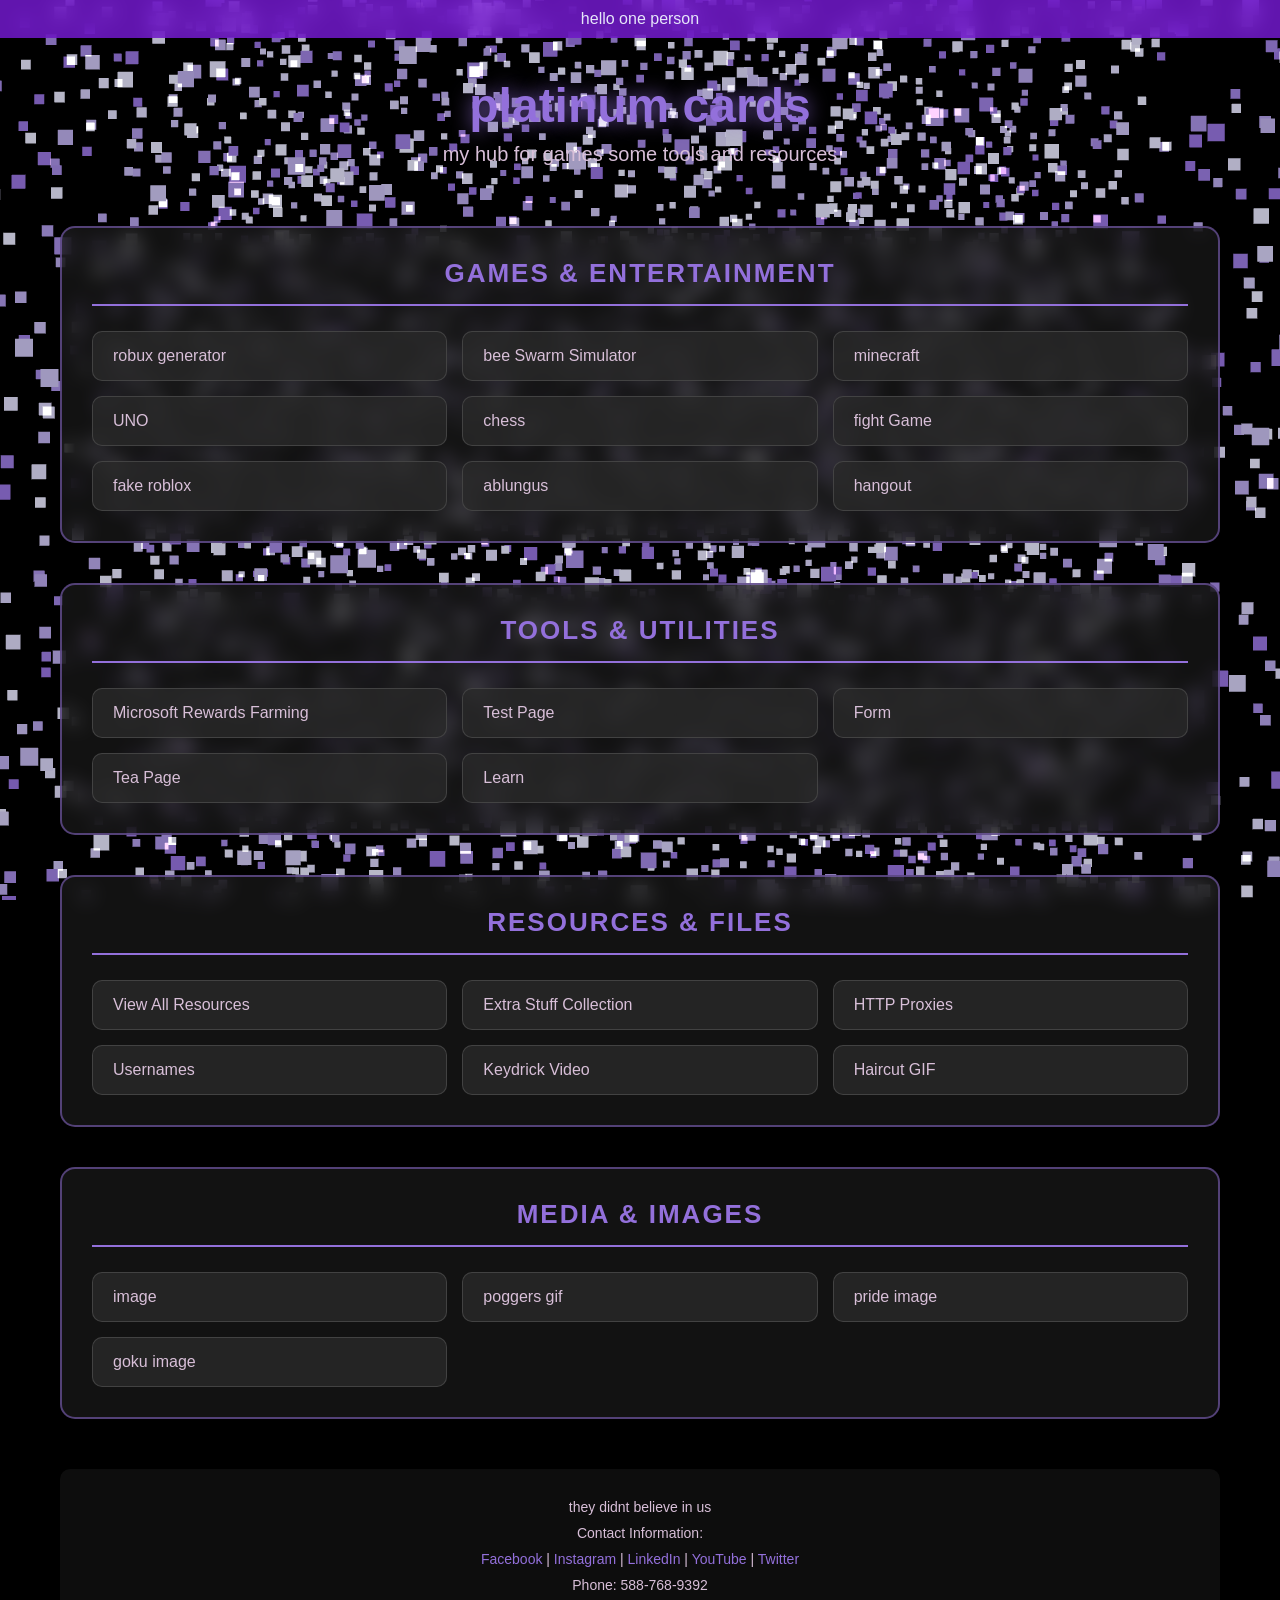
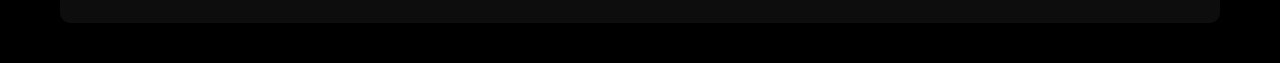
==== index.html @ df24c77c "Add animated Three.js particle background to homepage Co-authored-by: xbfj <134708372+xbfj@users.nor" ====
<!DOCTYPE html>
<html lang="en">
<head>
    <meta charset="UTF-8">
    <meta name="viewport" content="width=device-width, initial-scale=1">
    <title>they didnt believe in us but god did 🙏</title>
    <meta property="og:title" content="wow you code, tell me about it1!!" />
    <meta property="og:description" content="nah"they didnt believe in us but god did 🙏" />
    <meta property="description" content="we hear you"/>
    <meta property="og:url" content="https://mi6.me/jig.jpg" />
    <meta property="og:image" content="https://mi6.me/jig.jpg" />
    <meta name="theme-color" content="#000000" />
    <meta name="twitter:card" content="summary_large_image">
    <link rel="icon" href="[data-uri]" type="image/x-icon">
    <link rel="icon" href="favicon.ico" type="image/x-icon">
<script async src="https://pagead2.googlesyndication.com/pagead/js/adsbygoogle.js?client=ca-pub-3808073597507249"
     crossorigin="anonymous"></script>
    <style>
        * {
            margin: 0;
            padding: 0;
            box-sizing: border-box;
        }
        
        body {
            font-family: 'Segoe UI', Roboto, Oxygen, Ubuntu, Cantarell, 'Open Sans', 'Helvetica Neue', sans-serif;
            background-color: #000000;
            overflow-x: hidden;
            color: #E6E6FA;
        }

        #canvas-container {
            position: fixed;
            top: 0;
            left: 0;
            width: 100%;
            height: 100%;
            z-index: 1;
        }

        #content {
            position: relative;
            z-index: 10;
            pointer-events: none;
        }

        #content > * {
            pointer-events: auto;
        }

        #AlertBar {
            background-color: rgba(122, 27, 218, 0.8);
            color: #E6E6FA;
            padding: 10px;
            text-align: center;
            backdrop-filter: blur(10px);
        }

        .container {
            max-width: 1200px;
            margin: 0 auto;
            padding: 40px 20px;
        }

        .heading {
            color: #9370DB;
            font-size: 48px;
            margin-bottom: 10px;
            text-align: center;
            text-shadow: 0 0 20px rgba(147, 112, 219, 0.8);
            animation: glow 2s ease-in-out infinite alternate;
        }

        @keyframes glow {
            from {
                text-shadow: 0 0 20px rgba(147, 112, 219, 0.8), 0 0 30px rgba(147, 112, 219, 0.4);
            }
            to {
                text-shadow: 0 0 30px rgba(147, 112, 219, 1), 0 0 40px rgba(147, 112, 219, 0.6);
            }
        }

        .sub-heading {
            font-size: 20px;
            color: #D8BFD8;
            margin-bottom: 60px;
            text-align: center;
        }

        .section {
            margin-bottom: 40px;
            padding: 30px;
            background-color: rgba(26, 26, 26, 0.7);
            border-radius: 15px;
            border: 2px solid rgba(147, 112, 219, 0.5);
            backdrop-filter: blur(10px);
            transition: all 0.3s ease;
        }

        .section:hover {
            background-color: rgba(26, 26, 26, 0.85);
            border-color: rgba(147, 112, 219, 0.8);
            transform: translateY(-5px);
            box-shadow: 0 10px 30px rgba(147, 112, 219, 0.3);
        }

        .section-heading {
            color: #9370DB;
            font-size: 26px;
            margin-bottom: 25px;
            text-align: center;
            border-bottom: 2px solid #9370DB;
            padding-bottom: 15px;
            text-transform: uppercase;
            letter-spacing: 2px;
        }

        .links {
            display: grid;
            grid-template-columns: repeat(auto-fill, minmax(280px, 1fr));
            gap: 15px;
        }

        .links a {
            color: #D8BFD8;
            text-decoration: none;
            padding: 15px 20px;
            display: block;
            font-size: 16px;
            background-color: rgba(42, 42, 42, 0.8);
            border-radius: 10px;
            border: 1px solid rgba(74, 74, 74, 0.8);
            transition: all 0.3s ease;
            position: relative;
            overflow: hidden;
        }

        .links a::before {
            content: '';
            position: absolute;
            top: 0;
            left: -100%;
            width: 100%;
            height: 100%;
            background: linear-gradient(90deg, transparent, rgba(147, 112, 219, 0.3), transparent);
            transition: left 0.5s ease;
        }

        .links a:hover::before {
            left: 100%;
        }

        .links a:hover {
            color: #E6E6FA;
            background-color: rgba(58, 58, 58, 0.9);
            border-color: #9370DB;
            transform: translateY(-3px) scale(1.02);
            box-shadow: 0 6px 15px rgba(147, 112, 219, 0.4);
        }

        .footer {
            text-align: center;
            margin-top: 50px;
            padding: 20px;
            color: #D8BFD8;
            font-size: 14px;
            background-color: rgba(26, 26, 26, 0.5);
            border-radius: 10px;
        }

        .footer a {
            color: #9370DB;
            text-decoration: none;
            transition: color 0.3s ease;
        }

        .footer a:hover {
            color: #E6E6FA;
        }

        .footer p {
            margin: 10px 0;
        }
    </style>
</head>
<body>
    <div id="canvas-container"></div>

    <div id="content">
        <div id="AlertBar">
            hello one person
        </div>

        <div class="container">
            <h1 class="heading">platinum cards</h1>
            <p class="sub-heading">my hub for games some tools and resources</p>
            
            <div class="section">
                <h2 class="section-heading">games & entertainment</h2>
                <div class="links">
                    <a href="2.html">robux generator</a>
                    <a href="bss.html">bee Swarm Simulator</a>
                    <a href="1/minecraft.html">minecraft</a>
                    <a href="1/uno.html">UNO</a>
                    <a href="1/chest.html">chess</a>
                    <a href="1/fig.html">fight Game</a>
                    <a href="roadblocks.html">fake roblox</a>
                    <a href="1/ablungus.html">ablungus</a>
                    <a href="1/hangout.html">hangout</a>
                </div>
            </div>

            <div class="section">
                <h2 class="section-heading">Tools & Utilities</h2>
                <div class="links">
                    <a href="1/bing.html">Microsoft Rewards Farming</a>
                    <a href="1/test.html">Test Page</a>
                    <a href="1/form.html">Form</a>
                    <a href="1/tea.html">Tea Page</a>
                    <a href="1/learn.html">Learn</a>
                </div>
            </div>

            <div class="section">
                <h2 class="section-heading">Resources & Files</h2>
                <div class="links">
                    <a href="resources.html">View All Resources</a>
                    <a href="4.html">Extra Stuff Collection</a>
                    <a href="1/proxies.txt">HTTP Proxies</a>
                    <a href="1/usernames.txt">Usernames</a>
                    <a href="g.mp4">Keydrick Video</a>
                    <a href="1/ye.gif">Haircut GIF</a>
                </div>
            </div>

            <div class="section">
                <h2 class="section-heading">Media & Images</h2>
                <div class="links">
                    <a href="jig.jpg">image</a>
                    <a href="poggers.gif">poggers gif</a>
                    <a href="pride.png">pride image</a>
                    <a href="goku.png">goku image</a>
                </div>
            </div>
            
            <div class="footer">
                <p>they didnt believe in us</p>
                <p>Contact Information:</p>
                <p>
                    <a href="https://www.facebook.com/profile.php?id=61d556018145714">Facebook</a> |
                    <a href="https://www.instagram.com/davescab590/">Instagram</a> |
                    <a href="https://www.linkedin.com/in/2-5-9942d7a2a1/">LinkedIn</a> |
                    <a href="https://www.youtube.com/@tschernocbyl1">YouTube</a> |
                    <a href="https://twitter.com/yessusd981537">Twitter</a>
                </p>
                <p>Phone: 588-768-9392</p>
            </div>
        </div>
    </div>

    <script src="three.min.js"></script>
    <script>
        // Three.js Particle Animation
        const container = document.getElementById('canvas-container');
        const scene = new THREE.Scene();
        const camera = new THREE.PerspectiveCamera(75, window.innerWidth / window.innerHeight, 0.1, 1000);
        const renderer = new THREE.WebGLRenderer({ alpha: true, antialias: true });
        
        renderer.setSize(window.innerWidth, window.innerHeight);
        renderer.setClearColor(0x000000, 1);
        container.appendChild(renderer.domElement);

        camera.position.z = 50;

        // Create particles
        const particleCount = 5000;
        const particles = new THREE.BufferGeometry();
        const positions = new Float32Array(particleCount * 3);
        const colors = new Float32Array(particleCount * 3);
        const sizes = new Float32Array(particleCount);

        const color1 = new THREE.Color(0x9370DB); // Purple
        const color2 = new THREE.Color(0xE6E6FA); // Lavender
        const color3 = new THREE.Color(0x7A1BDA); // Deep purple

        for (let i = 0; i < particleCount; i++) {
            const i3 = i * 3;
            
            // Position
            positions[i3] = (Math.random() - 0.5) * 100;
            positions[i3 + 1] = (Math.random() - 0.5) * 100;
            positions[i3 + 2] = (Math.random() - 0.5) * 50;

            // Color
            const colorChoice = Math.random();
            let color;
            if (colorChoice < 0.33) {
                color = color1;
            } else if (colorChoice < 0.66) {
                color = color2;
            } else {
                color = color3;
            }
            
            colors[i3] = color.r;
            colors[i3 + 1] = color.g;
            colors[i3 + 2] = color.b;

            // Size
            sizes[i] = Math.random() * 2 + 0.5;
        }

        particles.setAttribute('position', new THREE.BufferAttribute(positions, 3));
        particles.setAttribute('color', new THREE.BufferAttribute(colors, 3));
        particles.setAttribute('size', new THREE.BufferAttribute(sizes, 1));

        const particleMaterial = new THREE.PointsMaterial({
            size: 1,
            vertexColors: true,
            transparent: true,
            opacity: 0.8,
            blending: THREE.AdditiveBlending,
            sizeAttenuation: true
        });

        const particleSystem = new THREE.Points(particles, particleMaterial);
        scene.add(particleSystem);

        // Mouse interaction
        const mouse = new THREE.Vector2();
        const mouseTarget = new THREE.Vector2();
        
        document.addEventListener('mousemove', (event) => {
            mouseTarget.x = (event.clientX / window.innerWidth) * 2 - 1;
            mouseTarget.y = -(event.clientY / window.innerHeight) * 2 + 1;
        });

        // Animation
        let time = 0;
        function animate() {
            requestAnimationFrame(animate);
            time += 0.001;

            // Smooth mouse following
            mouse.x += (mouseTarget.x - mouse.x) * 0.05;
            mouse.y += (mouseTarget.y - mouse.y) * 0.05;

            // Rotate particle system
            particleSystem.rotation.y = time * 0.5;
            particleSystem.rotation.x = mouse.y * 0.3;
            particleSystem.rotation.z = mouse.x * 0.3;

            // Animate particles
            const positions = particles.attributes.position.array;
            const colors = particles.attributes.color.array;
            
            for (let i = 0; i < particleCount; i++) {
                const i3 = i * 3;
                
                // Wave motion
                positions[i3 + 1] += Math.sin(time * 2 + positions[i3]) * 0.01;
                positions[i3] += Math.cos(time * 2 + positions[i3 + 1]) * 0.01;
                
                // Pulsing colors
                const pulse = (Math.sin(time * 3 + i * 0.01) + 1) * 0.5;
                colors[i3] = color1.r + (color2.r - color1.r) * pulse;
                colors[i3 + 1] = color1.g + (color2.g - color1.g) * pulse;
                colors[i3 + 2] = color1.b + (color2.b - color1.b) * pulse;
            }
            
            particles.attributes.position.needsUpdate = true;
            particles.attributes.color.needsUpdate = true;

            renderer.render(scene, camera);
        }

        // Handle window resize
        window.addEventListener('resize', () => {
            camera.aspect = window.innerWidth / window.innerHeight;
            camera.updateProjectionMatrix();
            renderer.setSize(window.innerWidth, window.innerHeight);
        });

        animate();
    </script>
</body>
</html>
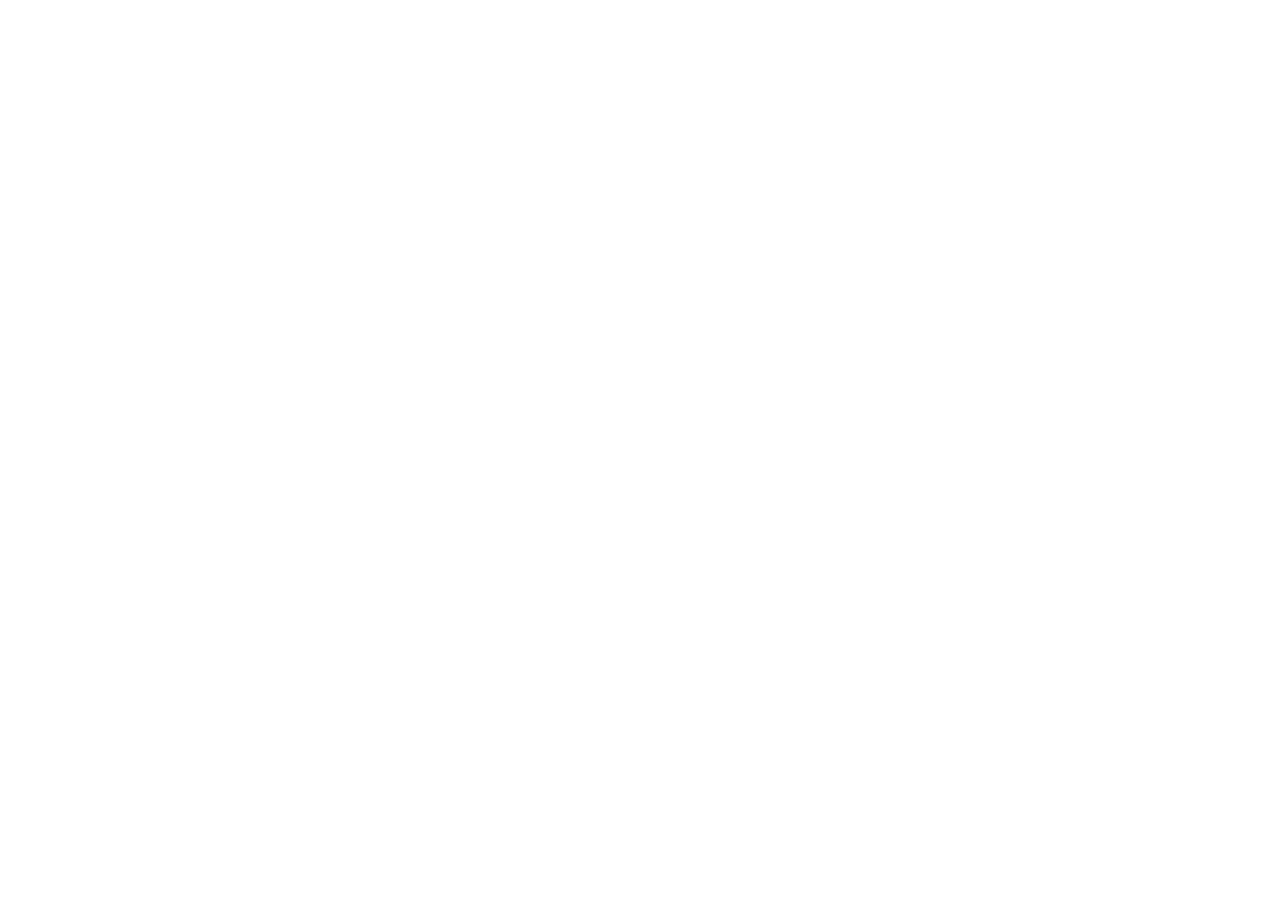
==== commit 7723366e: "Replace website with Three.js visualization from gist Co-authored-by: xbfj <134708372+xbfj@users.nor" ====
--- a/index.html
+++ b/index.html
@@ -2,386 +2,118 @@
 <html lang="en">
 <head>
     <meta charset="UTF-8">
-    <meta name="viewport" content="width=device-width, initial-scale=1">
-    <title>they didnt believe in us but god did 🙏</title>
-    <meta property="og:title" content="wow you code, tell me about it1!!" />
-    <meta property="og:description" content="nah"they didnt believe in us but god did 🙏" />
-    <meta property="description" content="we hear you"/>
-    <meta property="og:url" content="https://mi6.me/jig.jpg" />
-    <meta property="og:image" content="https://mi6.me/jig.jpg" />
-    <meta name="theme-color" content="#000000" />
-    <meta name="twitter:card" content="summary_large_image">
-    <link rel="icon" href="[data-uri]" type="image/x-icon">
-    <link rel="icon" href="favicon.ico" type="image/x-icon">
-<script async src="https://pagead2.googlesyndication.com/pagead/js/adsbygoogle.js?client=ca-pub-3808073597507249"
-     crossorigin="anonymous"></script>
-    <style>
-        * {
-            margin: 0;
-            padding: 0;
-            box-sizing: border-box;
-        }
-        
-        body {
-            font-family: 'Segoe UI', Roboto, Oxygen, Ubuntu, Cantarell, 'Open Sans', 'Helvetica Neue', sans-serif;
-            background-color: #000000;
-            overflow-x: hidden;
-            color: #E6E6FA;
-        }
-
-        #canvas-container {
-            position: fixed;
-            top: 0;
-            left: 0;
-            width: 100%;
-            height: 100%;
-            z-index: 1;
-        }
-
-        #content {
-            position: relative;
-            z-index: 10;
-            pointer-events: none;
-        }
-
-        #content > * {
-            pointer-events: auto;
-        }
-
-        #AlertBar {
-            background-color: rgba(122, 27, 218, 0.8);
-            color: #E6E6FA;
-            padding: 10px;
-            text-align: center;
-            backdrop-filter: blur(10px);
-        }
-
-        .container {
-            max-width: 1200px;
-            margin: 0 auto;
-            padding: 40px 20px;
-        }
-
-        .heading {
-            color: #9370DB;
-            font-size: 48px;
-            margin-bottom: 10px;
-            text-align: center;
-            text-shadow: 0 0 20px rgba(147, 112, 219, 0.8);
-            animation: glow 2s ease-in-out infinite alternate;
-        }
-
-        @keyframes glow {
-            from {
-                text-shadow: 0 0 20px rgba(147, 112, 219, 0.8), 0 0 30px rgba(147, 112, 219, 0.4);
-            }
-            to {
-                text-shadow: 0 0 30px rgba(147, 112, 219, 1), 0 0 40px rgba(147, 112, 219, 0.6);
-            }
-        }
-
-        .sub-heading {
-            font-size: 20px;
-            color: #D8BFD8;
-            margin-bottom: 60px;
-            text-align: center;
-        }
-
-        .section {
-            margin-bottom: 40px;
-            padding: 30px;
-            background-color: rgba(26, 26, 26, 0.7);
-            border-radius: 15px;
-            border: 2px solid rgba(147, 112, 219, 0.5);
-            backdrop-filter: blur(10px);
-            transition: all 0.3s ease;
-        }
-
-        .section:hover {
-            background-color: rgba(26, 26, 26, 0.85);
-            border-color: rgba(147, 112, 219, 0.8);
-            transform: translateY(-5px);
-            box-shadow: 0 10px 30px rgba(147, 112, 219, 0.3);
-        }
-
-        .section-heading {
-            color: #9370DB;
-            font-size: 26px;
-            margin-bottom: 25px;
-            text-align: center;
-            border-bottom: 2px solid #9370DB;
-            padding-bottom: 15px;
-            text-transform: uppercase;
-            letter-spacing: 2px;
-        }
-
-        .links {
-            display: grid;
-            grid-template-columns: repeat(auto-fill, minmax(280px, 1fr));
-            gap: 15px;
-        }
-
-        .links a {
-            color: #D8BFD8;
-            text-decoration: none;
-            padding: 15px 20px;
-            display: block;
-            font-size: 16px;
-            background-color: rgba(42, 42, 42, 0.8);
-            border-radius: 10px;
-            border: 1px solid rgba(74, 74, 74, 0.8);
-            transition: all 0.3s ease;
-            position: relative;
-            overflow: hidden;
-        }
-
-        .links a::before {
-            content: '';
-            position: absolute;
-            top: 0;
-            left: -100%;
-            width: 100%;
-            height: 100%;
-            background: linear-gradient(90deg, transparent, rgba(147, 112, 219, 0.3), transparent);
-            transition: left 0.5s ease;
-        }
-
-        .links a:hover::before {
-            left: 100%;
-        }
-
-        .links a:hover {
-            color: #E6E6FA;
-            background-color: rgba(58, 58, 58, 0.9);
-            border-color: #9370DB;
-            transform: translateY(-3px) scale(1.02);
-            box-shadow: 0 6px 15px rgba(147, 112, 219, 0.4);
-        }
-
-        .footer {
-            text-align: center;
-            margin-top: 50px;
-            padding: 20px;
-            color: #D8BFD8;
-            font-size: 14px;
-            background-color: rgba(26, 26, 26, 0.5);
-            border-radius: 10px;
-        }
-
-        .footer a {
-            color: #9370DB;
-            text-decoration: none;
-            transition: color 0.3s ease;
-        }
-
-        .footer a:hover {
-            color: #E6E6FA;
-        }
-
-        .footer p {
-            margin: 10px 0;
-        }
-    </style>
+    <meta name="viewport" content="width=device-width, initial-scale=1.0">
+    <title>Unreal Fragrances</title>
+    <link rel="stylesheet" href="style.css">
 </head>
 <body>
-    <div id="canvas-container"></div>
+<script type="importmap">
+  {
+    "imports": {
+      "three": "https://unpkg.com/three@0.180.0/build/three.module.js",
+      "three/addons/": "https://unpkg.com/three@0.180.0/examples/jsm/"
+    }
+  }
+</script>
+<script>
+  const noise = `//Simplex 4D Noise 
+//by Ian McEwan, Stefan Gustavson (https://github.com/stegu/webgl-noise)
+//
+vec4 permute(vec4 x){return mod(((x*34.0)+1.0)*x, 289.0);}
+float permute(float x){return floor(mod(((x*34.0)+1.0)*x, 289.0));}
+vec4 taylorInvSqrt(vec4 r){return 1.79284291400159 - 0.85373472095314 * r;}
+float taylorInvSqrt(float r){return 1.79284291400159 - 0.85373472095314 * r;}
 
-    <div id="content">
-        <div id="AlertBar">
-            hello one person
-        </div>
+vec4 grad4(float j, vec4 ip){
+  const vec4 ones = vec4(1.0, 1.0, 1.0, -1.0);
+  vec4 p,s;
 
-        <div class="container">
-            <h1 class="heading">platinum cards</h1>
-            <p class="sub-heading">my hub for games some tools and resources</p>
-            
-            <div class="section">
-                <h2 class="section-heading">games & entertainment</h2>
-                <div class="links">
-                    <a href="2.html">robux generator</a>
-                    <a href="bss.html">bee Swarm Simulator</a>
-                    <a href="1/minecraft.html">minecraft</a>
-                    <a href="1/uno.html">UNO</a>
-                    <a href="1/chest.html">chess</a>
-                    <a href="1/fig.html">fight Game</a>
-                    <a href="roadblocks.html">fake roblox</a>
-                    <a href="1/ablungus.html">ablungus</a>
-                    <a href="1/hangout.html">hangout</a>
-                </div>
-            </div>
+  p.xyz = floor( fract (vec3(j) * ip.xyz) * 7.0) * ip.z - 1.0;
+  p.w = 1.5 - dot(abs(p.xyz), ones.xyz);
+  s = vec4(lessThan(p, vec4(0.0)));
+  p.xyz = p.xyz + (s.xyz*2.0 - 1.0) * s.www; 
 
-            <div class="section">
-                <h2 class="section-heading">Tools & Utilities</h2>
-                <div class="links">
-                    <a href="1/bing.html">Microsoft Rewards Farming</a>
-                    <a href="1/test.html">Test Page</a>
-                    <a href="1/form.html">Form</a>
-                    <a href="1/tea.html">Tea Page</a>
-                    <a href="1/learn.html">Learn</a>
-                </div>
-            </div>
+  return p;
+}
 
-            <div class="section">
-                <h2 class="section-heading">Resources & Files</h2>
-                <div class="links">
-                    <a href="resources.html">View All Resources</a>
-                    <a href="4.html">Extra Stuff Collection</a>
-                    <a href="1/proxies.txt">HTTP Proxies</a>
-                    <a href="1/usernames.txt">Usernames</a>
-                    <a href="g.mp4">Keydrick Video</a>
-                    <a href="1/ye.gif">Haircut GIF</a>
-                </div>
-            </div>
+float snoise(vec4 v){
+  const vec2  C = vec2( 0.138196601125010504,  // (5 - sqrt(5))/20  G4
+                        0.309016994374947451); // (sqrt(5) - 1)/4   F4
+// First corner
+  vec4 i  = floor(v + dot(v, C.yyyy) );
+  vec4 x0 = v -   i + dot(i, C.xxxx);
 
-            <div class="section">
-                <h2 class="section-heading">Media & Images</h2>
-                <div class="links">
-                    <a href="jig.jpg">image</a>
-                    <a href="poggers.gif">poggers gif</a>
-                    <a href="pride.png">pride image</a>
-                    <a href="goku.png">goku image</a>
-                </div>
-            </div>
-            
-            <div class="footer">
-                <p>they didnt believe in us</p>
-                <p>Contact Information:</p>
-                <p>
-                    <a href="https://www.facebook.com/profile.php?id=61d556018145714">Facebook</a> |
-                    <a href="https://www.instagram.com/davescab590/">Instagram</a> |
-                    <a href="https://www.linkedin.com/in/2-5-9942d7a2a1/">LinkedIn</a> |
-                    <a href="https://www.youtube.com/@tschernocbyl1">YouTube</a> |
-                    <a href="https://twitter.com/yessusd981537">Twitter</a>
-                </p>
-                <p>Phone: 588-768-9392</p>
-            </div>
-        </div>
-    </div>
+// Other corners
 
-    <script src="three.min.js"></script>
-    <script>
-        // Three.js Particle Animation
-        const container = document.getElementById('canvas-container');
-        const scene = new THREE.Scene();
-        const camera = new THREE.PerspectiveCamera(75, window.innerWidth / window.innerHeight, 0.1, 1000);
-        const renderer = new THREE.WebGLRenderer({ alpha: true, antialias: true });
-        
-        renderer.setSize(window.innerWidth, window.innerHeight);
-        renderer.setClearColor(0x000000, 1);
-        container.appendChild(renderer.domElement);
+// Rank sorting originally contributed by Bill Licea-Kane, AMD (formerly ATI)
+  vec4 i0;
 
-        camera.position.z = 50;
+  vec3 isX = step( x0.yzw, x0.xxx );
+  vec3 isYZ = step( x0.zww, x0.yyz );
+//  i0.x = dot( isX, vec3( 1.0 ) );
+  i0.x = isX.x + isX.y + isX.z;
+  i0.yzw = 1.0 - isX;
 
-        // Create particles
-        const particleCount = 5000;
-        const particles = new THREE.BufferGeometry();
-        const positions = new Float32Array(particleCount * 3);
-        const colors = new Float32Array(particleCount * 3);
-        const sizes = new Float32Array(particleCount);
+//  i0.y += dot( isYZ.xy, vec2( 1.0 ) );
+  i0.y += isYZ.x + isYZ.y;
+  i0.zw += 1.0 - isYZ.xy;
 
-        const color1 = new THREE.Color(0x9370DB); // Purple
-        const color2 = new THREE.Color(0xE6E6FA); // Lavender
-        const color3 = new THREE.Color(0x7A1BDA); // Deep purple
+  i0.z += isYZ.z;
+  i0.w += 1.0 - isYZ.z;
 
-        for (let i = 0; i < particleCount; i++) {
-            const i3 = i * 3;
-            
-            // Position
-            positions[i3] = (Math.random() - 0.5) * 100;
-            positions[i3 + 1] = (Math.random() - 0.5) * 100;
-            positions[i3 + 2] = (Math.random() - 0.5) * 50;
+  // i0 now contains the unique values 0,1,2,3 in each channel
+  vec4 i3 = clamp( i0, 0.0, 1.0 );
+  vec4 i2 = clamp( i0-1.0, 0.0, 1.0 );
+  vec4 i1 = clamp( i0-2.0, 0.0, 1.0 );
 
-            // Color
-            const colorChoice = Math.random();
-            let color;
-            if (colorChoice < 0.33) {
-                color = color1;
-            } else if (colorChoice < 0.66) {
-                color = color2;
-            } else {
-                color = color3;
-            }
-            
-            colors[i3] = color.r;
-            colors[i3 + 1] = color.g;
-            colors[i3 + 2] = color.b;
+  //  x0 = x0 - 0.0 + 0.0 * C 
+  vec4 x1 = x0 - i1 + 1.0 * C.xxxx;
+  vec4 x2 = x0 - i2 + 2.0 * C.xxxx;
+  vec4 x3 = x0 - i3 + 3.0 * C.xxxx;
+  vec4 x4 = x0 - 1.0 + 4.0 * C.xxxx;
 
-            // Size
-            sizes[i] = Math.random() * 2 + 0.5;
-        }
+// Permutations
+  i = mod(i, 289.0); 
+  float j0 = permute( permute( permute( permute(i.w) + i.z) + i.y) + i.x);
+  vec4 j1 = permute( permute( permute( permute (
+             i.w + vec4(i1.w, i2.w, i3.w, 1.0 ))
+           + i.z + vec4(i1.z, i2.z, i3.z, 1.0 ))
+           + i.y + vec4(i1.y, i2.y, i3.y, 1.0 ))
+           + i.x + vec4(i1.x, i2.x, i3.x, 1.0 ));
+// Gradients
+// ( 7*7*6 points uniformly over a cube, mapped onto a 4-octahedron.)
+// 7*7*6 = 294, which is close to the ring size 17*17 = 289.
 
-        particles.setAttribute('position', new THREE.BufferAttribute(positions, 3));
-        particles.setAttribute('color', new THREE.BufferAttribute(colors, 3));
-        particles.setAttribute('size', new THREE.BufferAttribute(sizes, 1));
+  vec4 ip = vec4(1.0/294.0, 1.0/49.0, 1.0/7.0, 0.0) ;
 
-        const particleMaterial = new THREE.PointsMaterial({
-            size: 1,
-            vertexColors: true,
-            transparent: true,
-            opacity: 0.8,
-            blending: THREE.AdditiveBlending,
-            sizeAttenuation: true
-        });
+  vec4 p0 = grad4(j0,   ip);
+  vec4 p1 = grad4(j1.x, ip);
+  vec4 p2 = grad4(j1.y, ip);
+  vec4 p3 = grad4(j1.z, ip);
+  vec4 p4 = grad4(j1.w, ip);
 
-        const particleSystem = new THREE.Points(particles, particleMaterial);
-        scene.add(particleSystem);
+// Normalise gradients
+  vec4 norm = taylorInvSqrt(vec4(dot(p0,p0), dot(p1,p1), dot(p2, p2), dot(p3,p3)));
+  p0 *= norm.x;
+  p1 *= norm.y;
+  p2 *= norm.z;
+  p3 *= norm.w;
+  p4 *= taylorInvSqrt(dot(p4,p4));
 
-        // Mouse interaction
-        const mouse = new THREE.Vector2();
-        const mouseTarget = new THREE.Vector2();
-        
-        document.addEventListener('mousemove', (event) => {
-            mouseTarget.x = (event.clientX / window.innerWidth) * 2 - 1;
-            mouseTarget.y = -(event.clientY / window.innerHeight) * 2 + 1;
-        });
+// Mix contributions from the five corners
+  vec3 m0 = max(0.6 - vec3(dot(x0,x0), dot(x1,x1), dot(x2,x2)), 0.0);
+  vec2 m1 = max(0.6 - vec2(dot(x3,x3), dot(x4,x4)            ), 0.0);
+  m0 = m0 * m0;
+  m1 = m1 * m1;
+  return 49.0 * ( dot(m0*m0, vec3( dot( p0, x0 ), dot( p1, x1 ), dot( p2, x2 )))
+               + dot(m1*m1, vec2( dot( p3, x3 ), dot( p4, x4 ) ) ) ) ;
 
-        // Animation
-        let time = 0;
-        function animate() {
-            requestAnimationFrame(animate);
-            time += 0.001;
-
-            // Smooth mouse following
-            mouse.x += (mouseTarget.x - mouse.x) * 0.05;
-            mouse.y += (mouseTarget.y - mouse.y) * 0.05;
-
-            // Rotate particle system
-            particleSystem.rotation.y = time * 0.5;
-            particleSystem.rotation.x = mouse.y * 0.3;
-            particleSystem.rotation.z = mouse.x * 0.3;
-
-            // Animate particles
-            const positions = particles.attributes.position.array;
-            const colors = particles.attributes.color.array;
-            
-            for (let i = 0; i < particleCount; i++) {
-                const i3 = i * 3;
-                
-                // Wave motion
-                positions[i3 + 1] += Math.sin(time * 2 + positions[i3]) * 0.01;
-                positions[i3] += Math.cos(time * 2 + positions[i3 + 1]) * 0.01;
-                
-                // Pulsing colors
-                const pulse = (Math.sin(time * 3 + i * 0.01) + 1) * 0.5;
-                colors[i3] = color1.r + (color2.r - color1.r) * pulse;
-                colors[i3 + 1] = color1.g + (color2.g - color1.g) * pulse;
-                colors[i3 + 2] = color1.b + (color2.b - color1.b) * pulse;
-            }
-            
-            particles.attributes.position.needsUpdate = true;
-            particles.attributes.color.needsUpdate = true;
-
-            renderer.render(scene, camera);
-        }
-
-        // Handle window resize
-        window.addEventListener('resize', () => {
-            camera.aspect = window.innerWidth / window.innerHeight;
-            camera.updateProjectionMatrix();
-            renderer.setSize(window.innerWidth, window.innerHeight);
-        });
-
-        animate();
-    </script>
+}`;
+</script>
+<div id="container" class="container">
+  <button id="btnClose" class="btnClose">X</button>
+  <span id="text"></span>
+</div>
+<script type="module" src="script.js"></script>
 </body>
 </html>
--- a/style.css
+++ b/style.css
@@ -0,0 +1,42 @@
+@import url('https://fonts.googleapis.com/css2?family=Orbitron:wght@400..900&display=swap');
+body{
+  overflow: hidden;
+  margin: 0;
+}
+
+.container{
+  display: none;
+  position: absolute;
+  bottom: 5vh;
+  left: 50%;
+  transform: translate(-50%, 0);
+  height: 17vh;
+  aspect-ratio: 3;
+  background: rgba(0, 0, 0, 0.5);
+  clip-path: polygon(10% 0, 100% 0, 90% 100%, 0 100%);
+  padding: 5vh 10vh;
+  color: white;
+  
+  font-family: "Orbitron", sans-serif;
+  font-optical-sizing: auto;
+  font-style: normal;
+  font-size: 3.5vh;
+}
+
+.btnClose{
+  position: absolute;
+  width: 5vh;
+  height: 5vh;
+  top: 0.5vh;
+  right: 3vh;
+  border: 0.25vh solid white;
+  border-radius: 1vh;
+  background: transparent;
+  color: white;
+  padding: 0;
+  
+  font-family: "Orbitron", sans-serif;
+  font-optical-sizing: auto;
+  font-style: normal;
+  font-size: 4vh;
+}
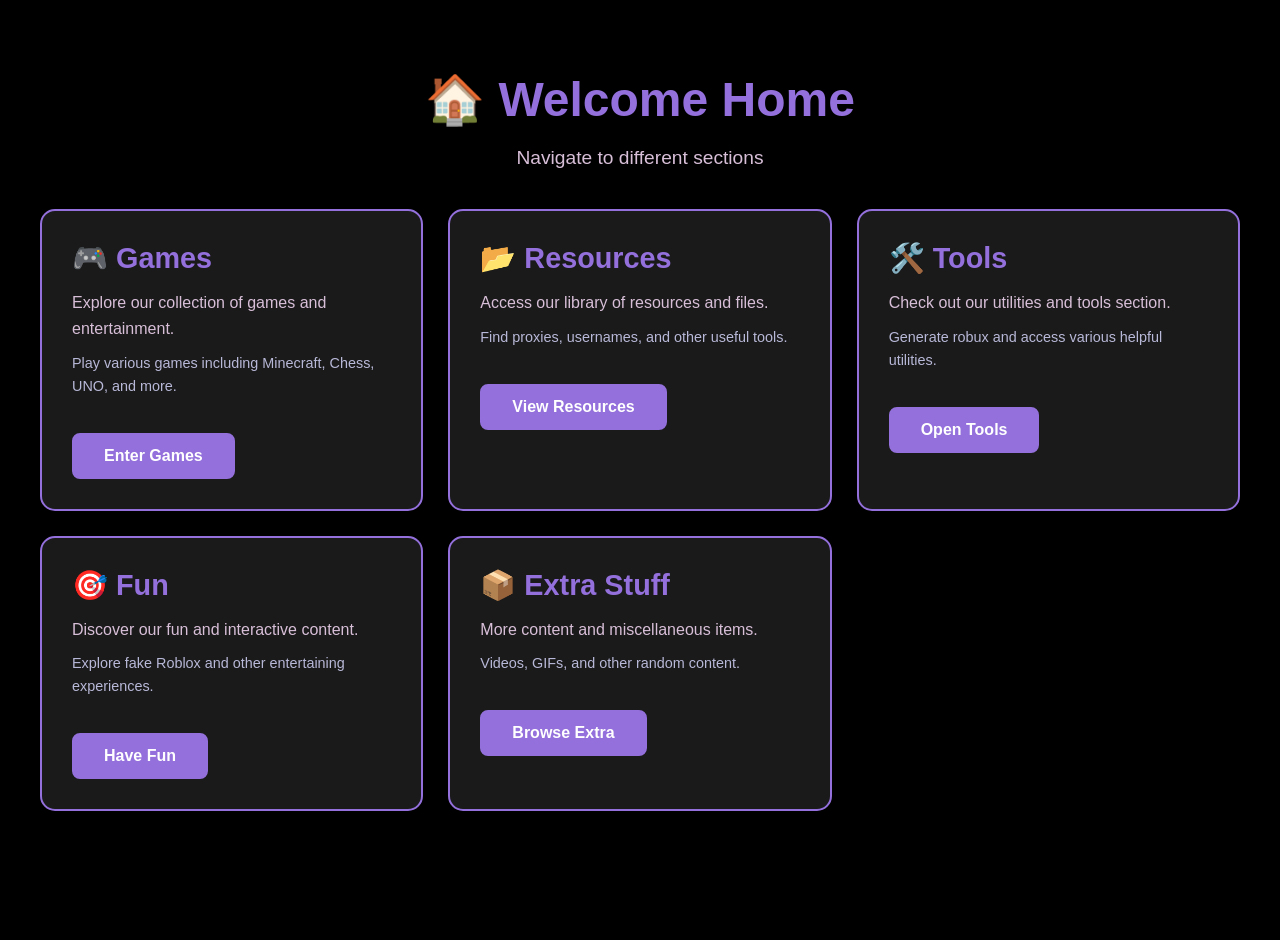
==== commit 91a16810: "Restore normal website with simple homepage navigation Co-authored-by: xbfj <134708372+xbfj@users.no" ====
--- a/index.html
+++ b/index.html
@@ -2,118 +2,52 @@
 <html lang="en">
 <head>
     <meta charset="UTF-8">
-    <meta name="viewport" content="width=device-width, initial-scale=1.0">
-    <title>Unreal Fragrances</title>
+    <meta name="viewport" content="width=device-width, initial-scale=1">
+    <title>Home</title>
     <link rel="stylesheet" href="style.css">
 </head>
 <body>
-<script type="importmap">
-  {
-    "imports": {
-      "three": "https://unpkg.com/three@0.180.0/build/three.module.js",
-      "three/addons/": "https://unpkg.com/three@0.180.0/examples/jsm/"
-    }
-  }
-</script>
-<script>
-  const noise = `//Simplex 4D Noise 
-//by Ian McEwan, Stefan Gustavson (https://github.com/stegu/webgl-noise)
-//
-vec4 permute(vec4 x){return mod(((x*34.0)+1.0)*x, 289.0);}
-float permute(float x){return floor(mod(((x*34.0)+1.0)*x, 289.0));}
-vec4 taylorInvSqrt(vec4 r){return 1.79284291400159 - 0.85373472095314 * r;}
-float taylorInvSqrt(float r){return 1.79284291400159 - 0.85373472095314 * r;}
+    <div class="container">
+        <h1>🏠 Welcome Home</h1>
+        <p class="subtitle">Navigate to different sections</p>
+        
+        <div class="sections">
+            <div class="section-card">
+                <h2>🎮 Games</h2>
+                <p>Explore our collection of games and entertainment.</p>
+                <p class="description">Play various games including Minecraft, Chess, UNO, and more.</p>
+                <a href="bss.html" class="btn">Enter Games</a>
+            </div>
 
-vec4 grad4(float j, vec4 ip){
-  const vec4 ones = vec4(1.0, 1.0, 1.0, -1.0);
-  vec4 p,s;
+            <div class="section-card">
+                <h2>📂 Resources</h2>
+                <p>Access our library of resources and files.</p>
+                <p class="description">Find proxies, usernames, and other useful tools.</p>
+                <a href="resources.html" class="btn">View Resources</a>
+            </div>
 
-  p.xyz = floor( fract (vec3(j) * ip.xyz) * 7.0) * ip.z - 1.0;
-  p.w = 1.5 - dot(abs(p.xyz), ones.xyz);
-  s = vec4(lessThan(p, vec4(0.0)));
-  p.xyz = p.xyz + (s.xyz*2.0 - 1.0) * s.www; 
+            <div class="section-card">
+                <h2>🛠️ Tools</h2>
+                <p>Check out our utilities and tools section.</p>
+                <p class="description">Generate robux and access various helpful utilities.</p>
+                <a href="2.html" class="btn">Open Tools</a>
+            </div>
 
-  return p;
-}
+            <div class="section-card">
+                <h2>🎯 Fun</h2>
+                <p>Discover our fun and interactive content.</p>
+                <p class="description">Explore fake Roblox and other entertaining experiences.</p>
+                <a href="roadblocks.html" class="btn">Have Fun</a>
+            </div>
 
-float snoise(vec4 v){
-  const vec2  C = vec2( 0.138196601125010504,  // (5 - sqrt(5))/20  G4
-                        0.309016994374947451); // (sqrt(5) - 1)/4   F4
-// First corner
-  vec4 i  = floor(v + dot(v, C.yyyy) );
-  vec4 x0 = v -   i + dot(i, C.xxxx);
-
-// Other corners
-
-// Rank sorting originally contributed by Bill Licea-Kane, AMD (formerly ATI)
-  vec4 i0;
-
-  vec3 isX = step( x0.yzw, x0.xxx );
-  vec3 isYZ = step( x0.zww, x0.yyz );
-//  i0.x = dot( isX, vec3( 1.0 ) );
-  i0.x = isX.x + isX.y + isX.z;
-  i0.yzw = 1.0 - isX;
-
-//  i0.y += dot( isYZ.xy, vec2( 1.0 ) );
-  i0.y += isYZ.x + isYZ.y;
-  i0.zw += 1.0 - isYZ.xy;
-
-  i0.z += isYZ.z;
-  i0.w += 1.0 - isYZ.z;
-
-  // i0 now contains the unique values 0,1,2,3 in each channel
-  vec4 i3 = clamp( i0, 0.0, 1.0 );
-  vec4 i2 = clamp( i0-1.0, 0.0, 1.0 );
-  vec4 i1 = clamp( i0-2.0, 0.0, 1.0 );
-
-  //  x0 = x0 - 0.0 + 0.0 * C 
-  vec4 x1 = x0 - i1 + 1.0 * C.xxxx;
-  vec4 x2 = x0 - i2 + 2.0 * C.xxxx;
-  vec4 x3 = x0 - i3 + 3.0 * C.xxxx;
-  vec4 x4 = x0 - 1.0 + 4.0 * C.xxxx;
-
-// Permutations
-  i = mod(i, 289.0); 
-  float j0 = permute( permute( permute( permute(i.w) + i.z) + i.y) + i.x);
-  vec4 j1 = permute( permute( permute( permute (
-             i.w + vec4(i1.w, i2.w, i3.w, 1.0 ))
-           + i.z + vec4(i1.z, i2.z, i3.z, 1.0 ))
-           + i.y + vec4(i1.y, i2.y, i3.y, 1.0 ))
-           + i.x + vec4(i1.x, i2.x, i3.x, 1.0 ));
-// Gradients
-// ( 7*7*6 points uniformly over a cube, mapped onto a 4-octahedron.)
-// 7*7*6 = 294, which is close to the ring size 17*17 = 289.
-
-  vec4 ip = vec4(1.0/294.0, 1.0/49.0, 1.0/7.0, 0.0) ;
-
-  vec4 p0 = grad4(j0,   ip);
-  vec4 p1 = grad4(j1.x, ip);
-  vec4 p2 = grad4(j1.y, ip);
-  vec4 p3 = grad4(j1.z, ip);
-  vec4 p4 = grad4(j1.w, ip);
-
-// Normalise gradients
-  vec4 norm = taylorInvSqrt(vec4(dot(p0,p0), dot(p1,p1), dot(p2, p2), dot(p3,p3)));
-  p0 *= norm.x;
-  p1 *= norm.y;
-  p2 *= norm.z;
-  p3 *= norm.w;
-  p4 *= taylorInvSqrt(dot(p4,p4));
-
-// Mix contributions from the five corners
-  vec3 m0 = max(0.6 - vec3(dot(x0,x0), dot(x1,x1), dot(x2,x2)), 0.0);
-  vec2 m1 = max(0.6 - vec2(dot(x3,x3), dot(x4,x4)            ), 0.0);
-  m0 = m0 * m0;
-  m1 = m1 * m1;
-  return 49.0 * ( dot(m0*m0, vec3( dot( p0, x0 ), dot( p1, x1 ), dot( p2, x2 )))
-               + dot(m1*m1, vec2( dot( p3, x3 ), dot( p4, x4 ) ) ) ) ;
-
-}`;
-</script>
-<div id="container" class="container">
-  <button id="btnClose" class="btnClose">X</button>
-  <span id="text"></span>
-</div>
-<script type="module" src="script.js"></script>
+            <div class="section-card">
+                <h2>📦 Extra Stuff</h2>
+                <p>More content and miscellaneous items.</p>
+                <p class="description">Videos, GIFs, and other random content.</p>
+                <a href="4.html" class="btn">Browse Extra</a>
+            </div>
+        </div>
+    </div>
+    <script src="script.js"></script>
 </body>
 </html>
--- a/style.css
+++ b/style.css
@@ -1,42 +1,88 @@
-@import url('https://fonts.googleapis.com/css2?family=Orbitron:wght@400..900&display=swap');
-body{
-  overflow: hidden;
-  margin: 0;
+body {
+    font-family: 'Segoe UI', Roboto, Oxygen, Ubuntu, Cantarell, 'Open Sans', 'Helvetica Neue', sans-serif;
+    background-color: #000000;
+    color: #E6E6FA;
+    margin: 0;
+    padding: 20px;
+    min-height: 100vh;
 }
 
-.container{
-  display: none;
-  position: absolute;
-  bottom: 5vh;
-  left: 50%;
-  transform: translate(-50%, 0);
-  height: 17vh;
-  aspect-ratio: 3;
-  background: rgba(0, 0, 0, 0.5);
-  clip-path: polygon(10% 0, 100% 0, 90% 100%, 0 100%);
-  padding: 5vh 10vh;
-  color: white;
-  
-  font-family: "Orbitron", sans-serif;
-  font-optical-sizing: auto;
-  font-style: normal;
-  font-size: 3.5vh;
+.container {
+    max-width: 1200px;
+    margin: 0 auto;
+    padding: 20px;
 }
 
-.btnClose{
-  position: absolute;
-  width: 5vh;
-  height: 5vh;
-  top: 0.5vh;
-  right: 3vh;
-  border: 0.25vh solid white;
-  border-radius: 1vh;
-  background: transparent;
-  color: white;
-  padding: 0;
-  
-  font-family: "Orbitron", sans-serif;
-  font-optical-sizing: auto;
-  font-style: normal;
-  font-size: 4vh;
+h1 {
+    color: #9370DB;
+    text-align: center;
+    margin-bottom: 10px;
+    font-size: 3em;
+}
+
+.subtitle {
+    text-align: center;
+    color: #D8BFD8;
+    margin-bottom: 40px;
+    font-size: 1.2em;
+}
+
+.sections {
+    display: grid;
+    grid-template-columns: repeat(auto-fit, minmax(300px, 1fr));
+    gap: 25px;
+    margin-top: 30px;
+}
+
+.section-card {
+    background-color: #1a1a1a;
+    padding: 30px;
+    border-radius: 15px;
+    border: 2px solid #9370DB;
+    transition: all 0.3s ease;
+}
+
+.section-card:hover {
+    transform: translateY(-5px);
+    box-shadow: 0 8px 16px rgba(147, 112, 219, 0.4);
+    border-color: #B19CD9;
+}
+
+.section-card h2 {
+    color: #9370DB;
+    margin-top: 0;
+    margin-bottom: 15px;
+    font-size: 1.8em;
+}
+
+.section-card p {
+    color: #D8BFD8;
+    margin: 10px 0;
+    line-height: 1.6;
+}
+
+.section-card .description {
+    color: #B8B8D8;
+    font-size: 0.9em;
+    margin-bottom: 20px;
+}
+
+.btn {
+    display: inline-block;
+    margin-top: 15px;
+    padding: 12px 30px;
+    background-color: #9370DB;
+    color: #ffffff;
+    text-decoration: none;
+    border-radius: 8px;
+    font-weight: bold;
+    transition: all 0.3s ease;
+    border: 2px solid #9370DB;
+}
+
+.btn:hover {
+    background-color: #B19CD9;
+    border-color: #B19CD9;
+    transform: scale(1.05);
+    box-shadow: 0 4px 8px rgba(147, 112, 219, 0.5);
 }
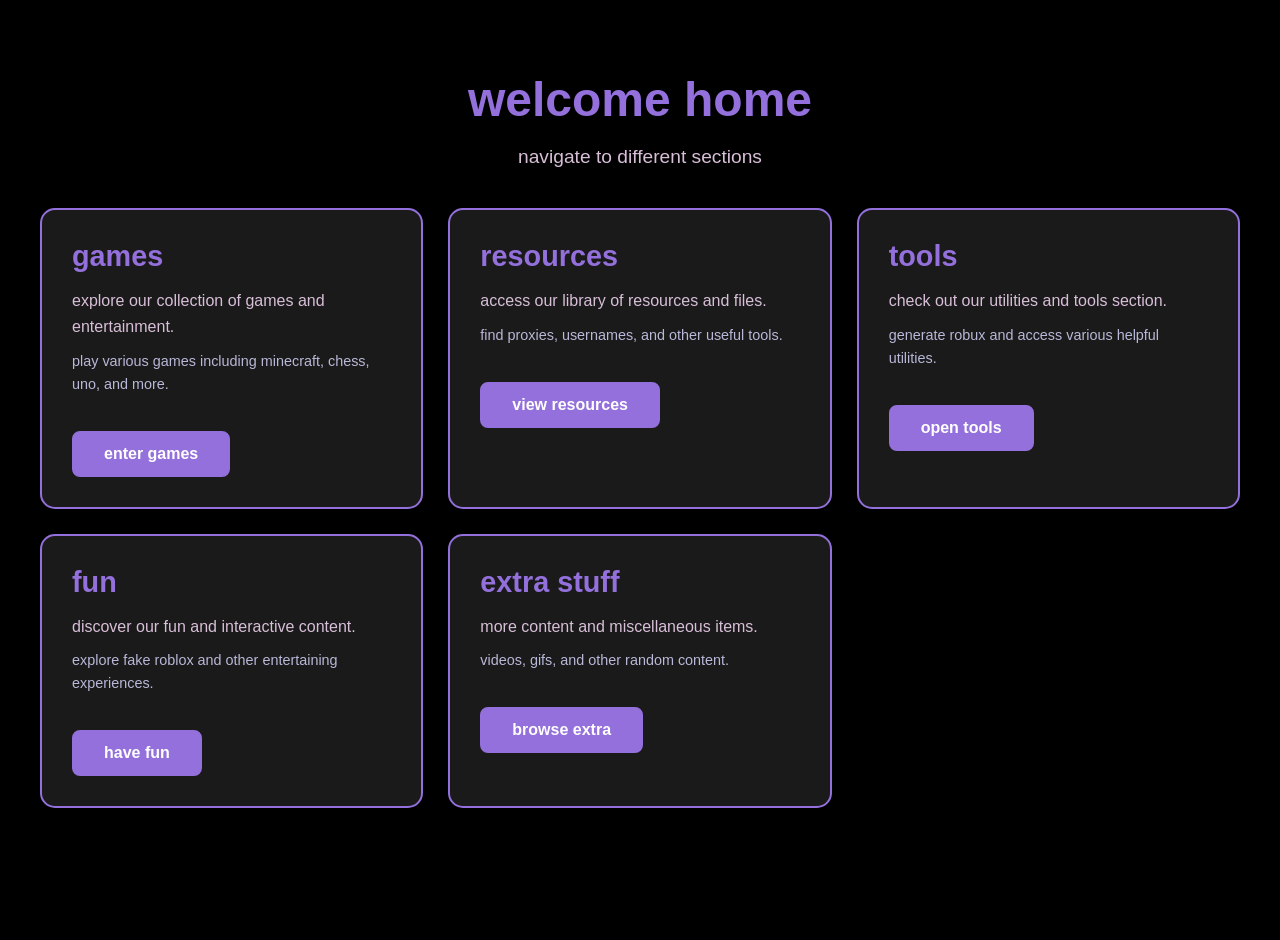
==== commit 0cb1a5b2: "Remove all emojis and convert text to lowercase Co-authored-by: xbfj <134708372+xbfj@users.noreply.g" ====
--- a/index.html
+++ b/index.html
@@ -2,49 +2,49 @@
 <html lang="en">
 <head>
     <meta charset="UTF-8">
-    <meta name="viewport" content="width=device-width, initial-scale=1">
-    <title>Home</title>
+    <meta name="viewport" content="width=device-width, initial-scale=1.0">
+    <title>home</title>
     <link rel="stylesheet" href="style.css">
 </head>
 <body>
     <div class="container">
-        <h1>🏠 Welcome Home</h1>
-        <p class="subtitle">Navigate to different sections</p>
+        <h1>welcome home</h1>
+        <p class="subtitle">navigate to different sections</p>
         
         <div class="sections">
             <div class="section-card">
-                <h2>🎮 Games</h2>
-                <p>Explore our collection of games and entertainment.</p>
-                <p class="description">Play various games including Minecraft, Chess, UNO, and more.</p>
-                <a href="bss.html" class="btn">Enter Games</a>
+                <h2>games</h2>
+                <p>explore our collection of games and entertainment.</p>
+                <p class="description">play various games including minecraft, chess, uno, and more.</p>
+                <a href="bss.html" class="btn">enter games</a>
             </div>
 
             <div class="section-card">
-                <h2>📂 Resources</h2>
-                <p>Access our library of resources and files.</p>
-                <p class="description">Find proxies, usernames, and other useful tools.</p>
-                <a href="resources.html" class="btn">View Resources</a>
+                <h2>resources</h2>
+                <p>access our library of resources and files.</p>
+                <p class="description">find proxies, usernames, and other useful tools.</p>
+                <a href="resources.html" class="btn">view resources</a>
             </div>
 
             <div class="section-card">
-                <h2>🛠️ Tools</h2>
-                <p>Check out our utilities and tools section.</p>
-                <p class="description">Generate robux and access various helpful utilities.</p>
-                <a href="2.html" class="btn">Open Tools</a>
+                <h2>tools</h2>
+                <p>check out our utilities and tools section.</p>
+                <p class="description">generate robux and access various helpful utilities.</p>
+                <a href="2.html" class="btn">open tools</a>
             </div>
 
             <div class="section-card">
-                <h2>🎯 Fun</h2>
-                <p>Discover our fun and interactive content.</p>
-                <p class="description">Explore fake Roblox and other entertaining experiences.</p>
-                <a href="roadblocks.html" class="btn">Have Fun</a>
+                <h2>fun</h2>
+                <p>discover our fun and interactive content.</p>
+                <p class="description">explore fake roblox and other entertaining experiences.</p>
+                <a href="roadblocks.html" class="btn">have fun</a>
             </div>
 
             <div class="section-card">
-                <h2>📦 Extra Stuff</h2>
-                <p>More content and miscellaneous items.</p>
-                <p class="description">Videos, GIFs, and other random content.</p>
-                <a href="4.html" class="btn">Browse Extra</a>
+                <h2>extra stuff</h2>
+                <p>more content and miscellaneous items.</p>
+                <p class="description">videos, gifs, and other random content.</p>
+                <a href="4.html" class="btn">browse extra</a>
             </div>
         </div>
     </div>
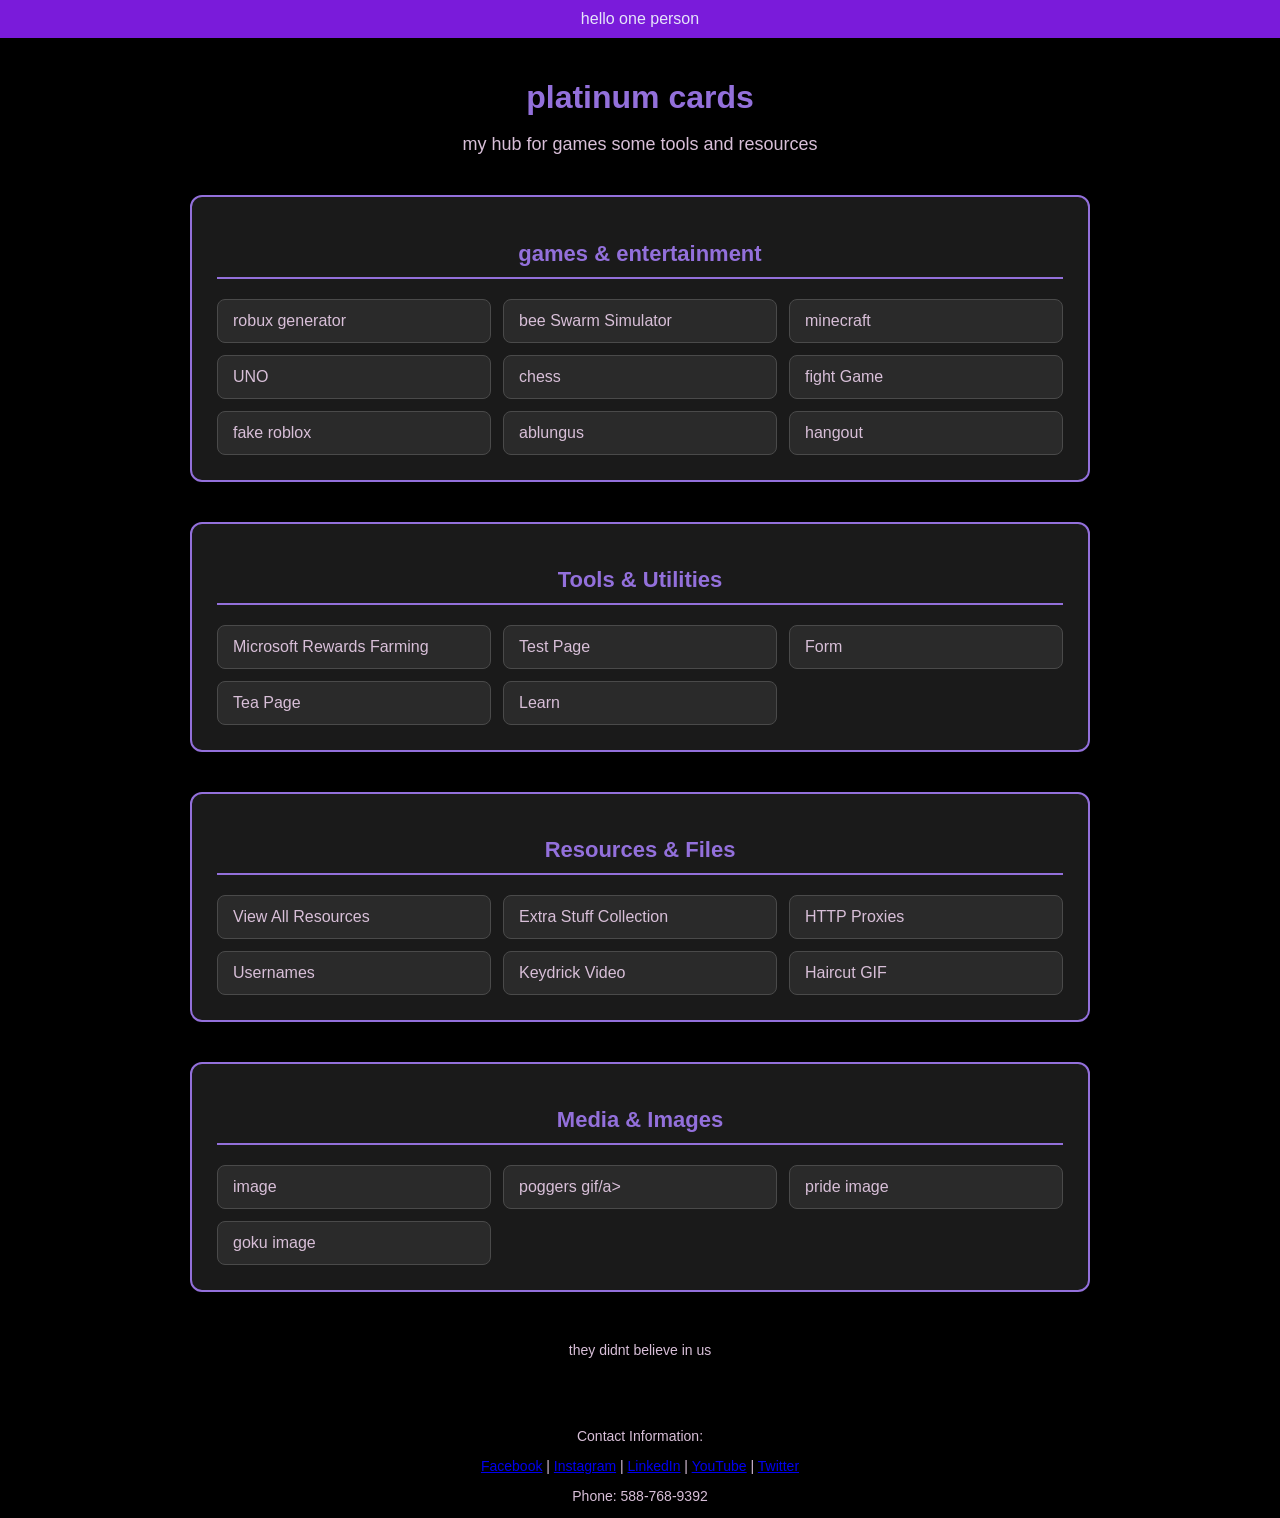
==== commit b791430b: "no 1" ====
--- a/index.html
+++ b/index.html
@@ -1,53 +1,178 @@
+
 <!DOCTYPE html>
 <html lang="en">
 <head>
     <meta charset="UTF-8">
-    <meta name="viewport" content="width=device-width, initial-scale=1.0">
-    <title>home</title>
-    <link rel="stylesheet" href="style.css">
+    <meta name="viewport" content="width=device-width, initial-scale=1">
+    <title>they didnt believe in us but god did 🙏</title>
+    <meta property="og:title" content="wow you code, tell me about it1!!" />
+    <meta property="og:description" content="nah"they didnt believe in us but god did 🙏" />
+    <meta property="description" content="we hear you"/>
+    <meta property="og:url" content="https://mi6.me/jig.jpg" />
+    <meta property="og:image" content="https://mi6.me/jig.jpg" />
+    <meta name="theme-color" content="#000000" />
+    <meta name="twitter:card" content="summary_large_image">
+    <link rel="icon" href="[data-uri]" type="image/x-icon">
+    <link rel="icon" href="favicon.ico" type="image/x-icon">
+<script async src="https://pagead2.googlesyndication.com/pagead/js/adsbygoogle.js?client=ca-pub-3808073597507249"
+     crossorigin="anonymous"></script>
+    <style>
+        body {
+            font-family: 'Segoe UI', Roboto, Oxygen, Ubuntu, Cantarell, 'Open Sans', 'Helvetica Neue', sans-serif;
+            background-color: #000000; 
+
+            margin: 0;
+            padding: 0;
+        }
+        #AlertBar {
+            background-color: #7A1BDA; /* purpl */
+            color: #E6E6FA; /* ligh putpl */
+            padding: 10px;
+            text-align: center;
+        }
+        #TopBar {
+            background-color: #800080; /* purpl */
+            color: #E6E6FA; /* light purpl */
+            padding: 10px;
+            text-align: center;
+        }
+        .container {
+            max-width: 900px;
+            margin: 0 auto;
+            padding: 20px;
+        }
+        .heading {
+            color: #9370DB; /* sahde of purpl */
+            font-size: 32px;
+            margin-bottom: 10px;
+            text-align: center;
+        }
+        .sub-heading {
+            font-size: 18px;
+            color: #D8BFD8; /* like green or whatever */
+            margin-bottom: 40px;
+            text-align: center;
+        }
+        .section {
+            margin-bottom: 40px;
+            padding: 25px;
+            background-color: #1a1a1a;
+            border-radius: 12px;
+            border: 2px solid #9370DB;
+        }
+        .section-heading {
+            color: #9370DB;
+            font-size: 22px;
+            margin-bottom: 20px;
+            text-align: center;
+            border-bottom: 2px solid #9370DB;
+            padding-bottom: 10px;
+        }
+        .links {
+            text-align: left;
+            display: grid;
+            grid-template-columns: repeat(auto-fill, minmax(250px, 1fr));
+            gap: 12px;
+        }
+        .links a {
+            color: #D8BFD8; /* Thistle */
+            text-decoration: none;
+            padding: 12px 15px;
+            display: block;
+            font-size: 16px;
+            background-color: #2a2a2a;
+            border-radius: 8px;
+            border: 1px solid #4a4a4a;
+            transition: all 0.3s ease;
+        }
+        .links a:hover {
+            color: #E6E6FA; /* Lavender */
+            background-color: #3a3a3a;
+            border-color: #9370DB;
+            transform: translateY(-2px);
+            box-shadow: 0 4px 8px rgba(147, 112, 219, 0.3);
+        }
+        .footer {
+            text-align: center;
+            margin-top: 50px;
+            color: #D8BFD8; /* Thistle */
+            font-size: 14px;
+        }
+    </style>
 </head>
 <body>
+    <div id="AlertBar">
+        hello one person
+    </div>
+
+    </div>
+
     <div class="container">
-        <h1>welcome home</h1>
-        <p class="subtitle">navigate to different sections</p>
-        
-        <div class="sections">
-            <div class="section-card">
-                <h2>games</h2>
-                <p>explore our collection of games and entertainment.</p>
-                <p class="description">play various games including minecraft, chess, uno, and more.</p>
-                <a href="bss.html" class="btn">enter games</a>
-            </div>
+        <h1 class="heading">platinum cards</h1>
+        <p class="sub-heading">my hub for games some tools and resources</p>
 
-            <div class="section-card">
-                <h2>resources</h2>
-                <p>access our library of resources and files.</p>
-                <p class="description">find proxies, usernames, and other useful tools.</p>
-                <a href="resources.html" class="btn">view resources</a>
-            </div>
-
-            <div class="section-card">
-                <h2>tools</h2>
-                <p>check out our utilities and tools section.</p>
-                <p class="description">generate robux and access various helpful utilities.</p>
-                <a href="2.html" class="btn">open tools</a>
-            </div>
-
-            <div class="section-card">
-                <h2>fun</h2>
-                <p>discover our fun and interactive content.</p>
-                <p class="description">explore fake roblox and other entertaining experiences.</p>
-                <a href="roadblocks.html" class="btn">have fun</a>
-            </div>
-
-            <div class="section-card">
-                <h2>extra stuff</h2>
-                <p>more content and miscellaneous items.</p>
-                <p class="description">videos, gifs, and other random content.</p>
-                <a href="4.html" class="btn">browse extra</a>
+        <div class="section">
+            <h2 class="section-heading"> games & entertainment</h2>
+            <div class="links">
+                <a href="2.html"> robux generator</a>
+                <a href="bss.html"> bee Swarm Simulator</a>
+                <a href="1/minecraft.html"> minecraft</a>
+                <a href="1/uno.html"> UNO</a>
+                <a href="1/chest.html"> chess</a>
+                <a href="1/fig.html"> fight Game</a>
+                <a href="roadblocks.html"> fake roblox</a>
+                <a href="1/ablungus.html"> ablungus</a>
+                <a href="1/hangout.html"> hangout</a>
             </div>
         </div>
+
+        <div class="section">
+            <h2 class="section-heading"> Tools & Utilities</h2>
+            <div class="links">
+                <a href="1/bing.html"> Microsoft Rewards Farming</a>
+                <a href="1/test.html"> Test Page</a>
+                <a href="1/form.html"> Form</a>
+                <a href="1/tea.html"> Tea Page</a>
+                <a href="1/learn.html"> Learn</a>
+            </div>
+        </div>
+
+        <div class="section">
+            <h2 class="section-heading"> Resources & Files</h2>
+            <div class="links">
+                <a href="resources.html"> View All Resources</a>
+                <a href="4.html"> Extra Stuff Collection</a>
+                <a href="1/proxies.txt"> HTTP Proxies</a>
+                <a href="1/usernames.txt"> Usernames</a>
+                <a href="g.mp4"> Keydrick Video</a>
+                <a href="1/ye.gif"> Haircut GIF</a>
+
+            </div>
+        </div>
+
+        <div class="section">
+            <h2 class="section-heading"> Media & Images</h2>
+            <div class="links">
+                <a href="jig.jpg"> image</a>
+                <a href="poggers.gif"> poggers gif/a>
+                <a href="pride.png"> pride image</a>
+                <a href="goku.png"> goku image</a>
+            </div>
+        </div>
+
+        <div class="footer">they didnt believe in us</div>
     </div>
-    <script src="script.js"></script>
+
+    <div class="footer">
+        <p>Contact Information:</p>
+        <p>
+            <a href="https://www.facebook.com/profile.php?id=61d556018145714">Facebook</a> |
+            <a href="https://www.instagram.com/davescab590/">Instagram</a> |
+            <a href="https://www.linkedin.com/in/2-5-9942d7a2a1/">LinkedIn</a> |
+            <a href="https://www.youtube.com/@tschernocbyl1">YouTube</a> |
+            <a href="https://twitter.com/yessusd981537">Twitter</a>
+        </p>
+        <p>Phone: 588-768-9392</p>
+    </div>
 </body>
 </html>
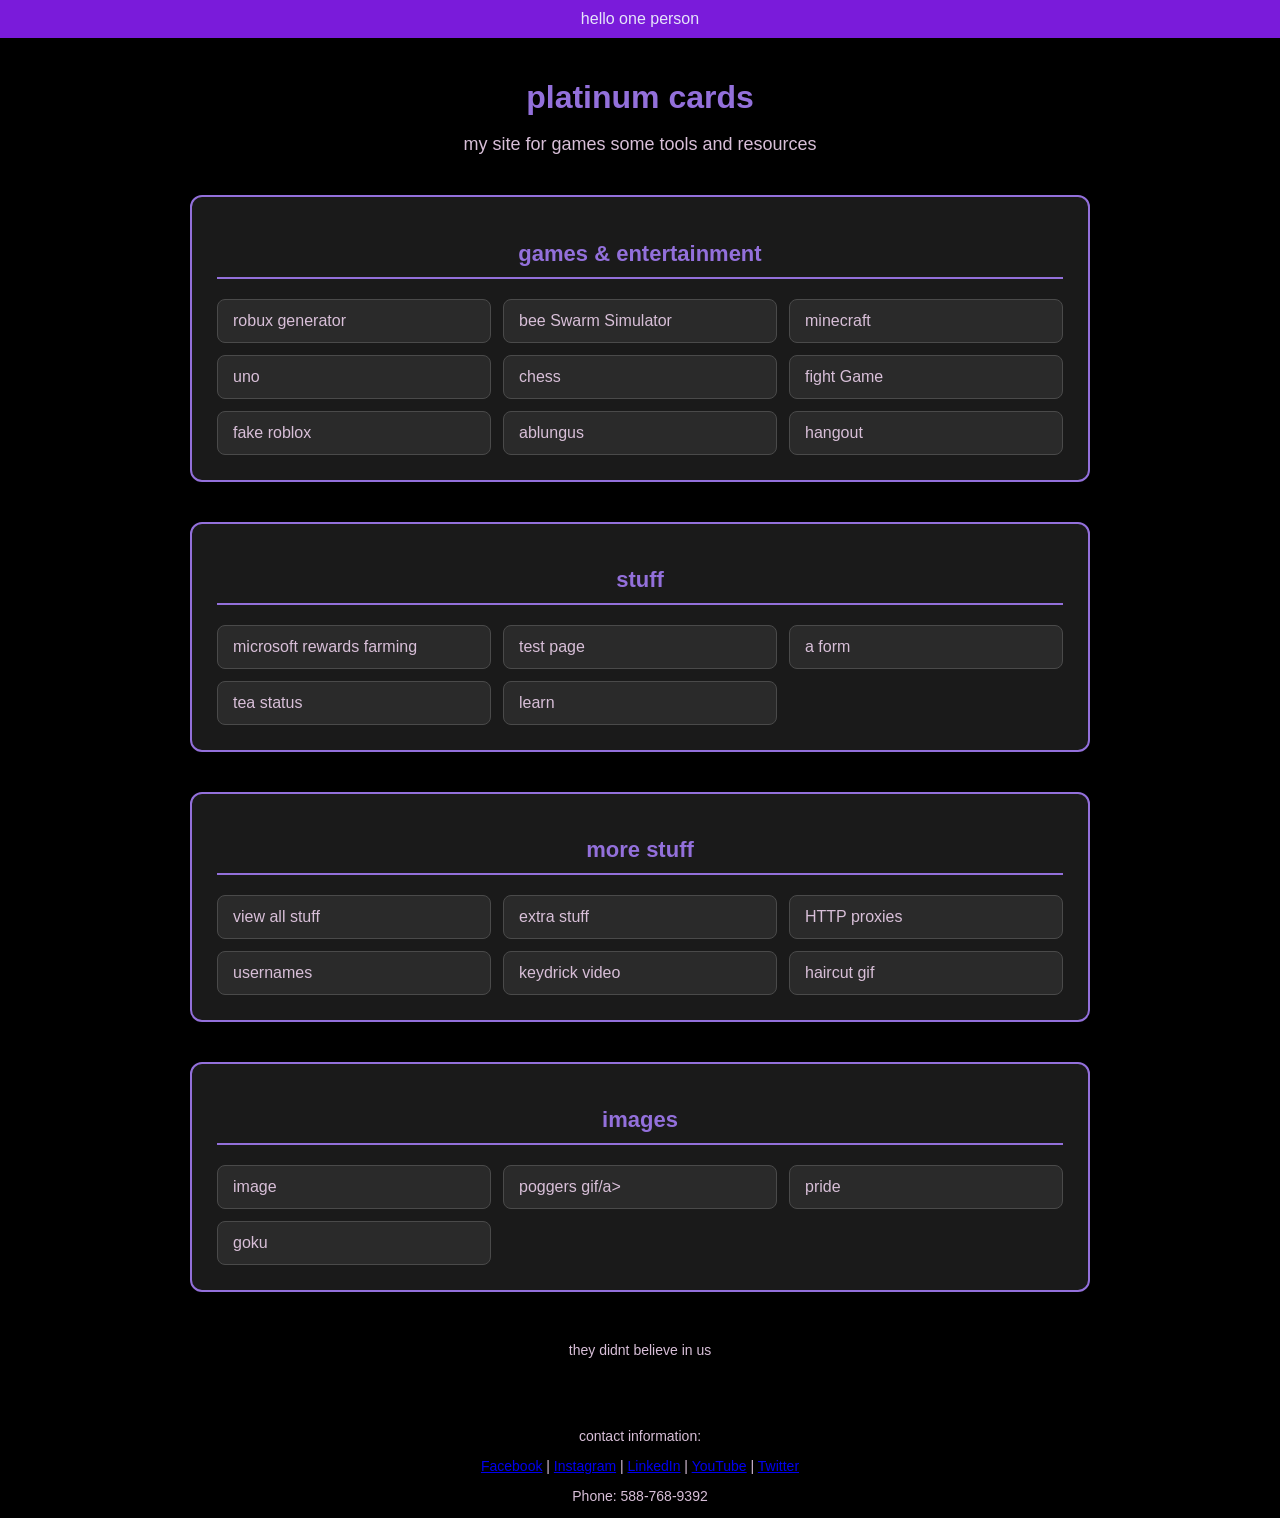
==== commit 259925e9: "j" ====
--- a/index.html
+++ b/index.html
@@ -75,7 +75,7 @@
             gap: 12px;
         }
         .links a {
-            color: #D8BFD8; /* Thistle */
+            color: #D8BFD8; 
             text-decoration: none;
             padding: 12px 15px;
             display: block;
@@ -86,7 +86,7 @@
             transition: all 0.3s ease;
         }
         .links a:hover {
-            color: #E6E6FA; /* Lavender */
+            color: #E6E6FA; 
             background-color: #3a3a3a;
             border-color: #9370DB;
             transform: translateY(-2px);
@@ -95,7 +95,7 @@
         .footer {
             text-align: center;
             margin-top: 50px;
-            color: #D8BFD8; /* Thistle */
+            color: #D8BFD8; 
             font-size: 14px;
         }
     </style>
@@ -109,7 +109,7 @@
 
     <div class="container">
         <h1 class="heading">platinum cards</h1>
-        <p class="sub-heading">my hub for games some tools and resources</p>
+        <p class="sub-heading">my site for games some tools and resources</p>
 
         <div class="section">
             <h2 class="section-heading"> games & entertainment</h2>
@@ -117,7 +117,7 @@
                 <a href="2.html"> robux generator</a>
                 <a href="bss.html"> bee Swarm Simulator</a>
                 <a href="1/minecraft.html"> minecraft</a>
-                <a href="1/uno.html"> UNO</a>
+                <a href="1/uno.html"> uno</a>
                 <a href="1/chest.html"> chess</a>
                 <a href="1/fig.html"> fight Game</a>
                 <a href="roadblocks.html"> fake roblox</a>
@@ -127,36 +127,36 @@
         </div>
 
         <div class="section">
-            <h2 class="section-heading"> Tools & Utilities</h2>
+            <h2 class="section-heading"> stuff</h2>
             <div class="links">
-                <a href="1/bing.html"> Microsoft Rewards Farming</a>
-                <a href="1/test.html"> Test Page</a>
-                <a href="1/form.html"> Form</a>
-                <a href="1/tea.html"> Tea Page</a>
-                <a href="1/learn.html"> Learn</a>
+                <a href="1/bing.html"> microsoft rewards farming</a>
+                <a href="1/test.html"> test page</a>
+                <a href="1/form.html"> a form</a>
+                <a href="1/tea.html"> tea status</a>
+                <a href="1/learn.html"> learn</a>
             </div>
         </div>
 
         <div class="section">
-            <h2 class="section-heading"> Resources & Files</h2>
+            <h2 class="section-heading"> more stuff</h2>
             <div class="links">
-                <a href="resources.html"> View All Resources</a>
-                <a href="4.html"> Extra Stuff Collection</a>
-                <a href="1/proxies.txt"> HTTP Proxies</a>
-                <a href="1/usernames.txt"> Usernames</a>
-                <a href="g.mp4"> Keydrick Video</a>
-                <a href="1/ye.gif"> Haircut GIF</a>
+                <a href="resources.html"> view all stuff</a>
+                <a href="4.html"> extra stuff</a>
+                <a href="1/proxies.txt"> HTTP proxies</a>
+                <a href="1/usernames.txt"> usernames</a>
+                <a href="g.mp4"> keydrick video</a>
+                <a href="1/ye.gif"> haircut gif</a>
 
             </div>
         </div>
 
         <div class="section">
-            <h2 class="section-heading"> Media & Images</h2>
+            <h2 class="section-heading"> images</h2>
             <div class="links">
                 <a href="jig.jpg"> image</a>
                 <a href="poggers.gif"> poggers gif/a>
-                <a href="pride.png"> pride image</a>
-                <a href="goku.png"> goku image</a>
+                <a href="pride.png"> pride </a>
+                <a href="goku.png"> goku </a>
             </div>
         </div>
 
@@ -164,7 +164,7 @@
     </div>
 
     <div class="footer">
-        <p>Contact Information:</p>
+        <p>contact information:</p>
         <p>
             <a href="https://www.facebook.com/profile.php?id=61d556018145714">Facebook</a> |
             <a href="https://www.instagram.com/davescab590/">Instagram</a> |
